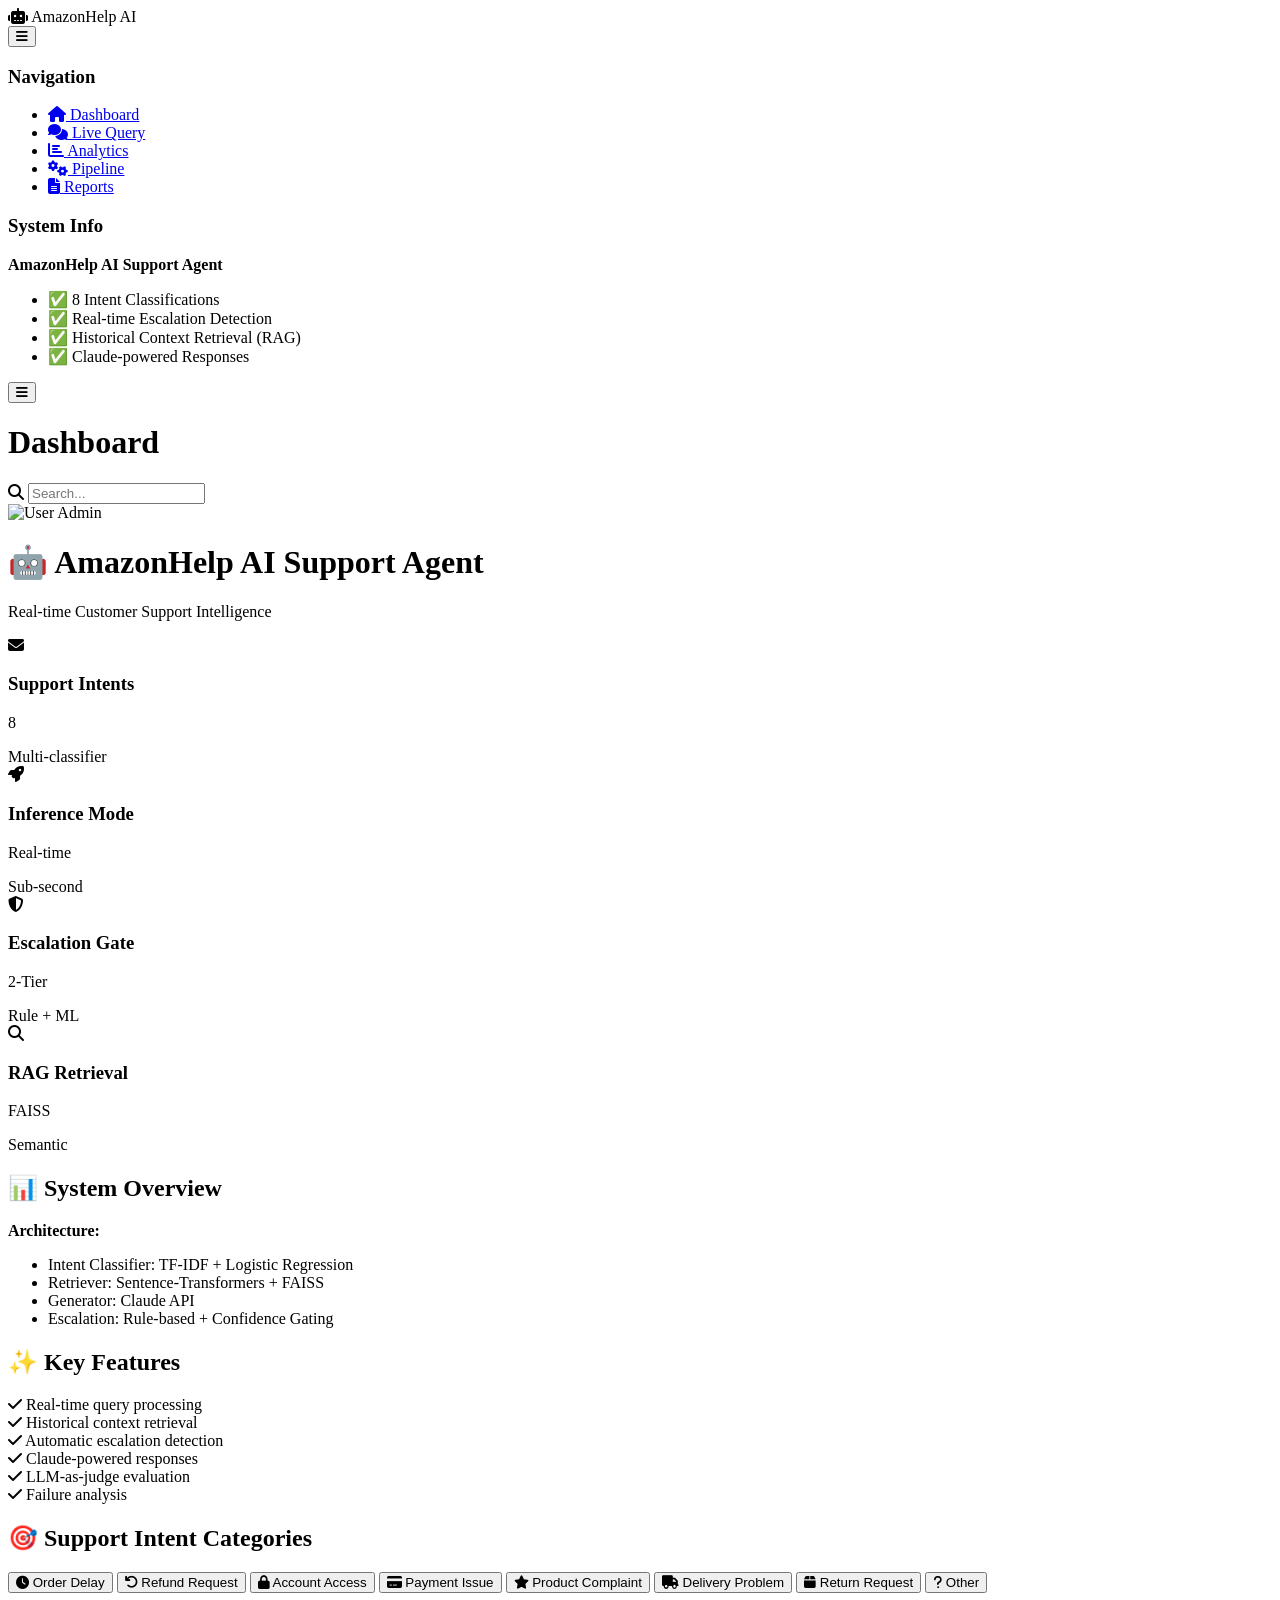
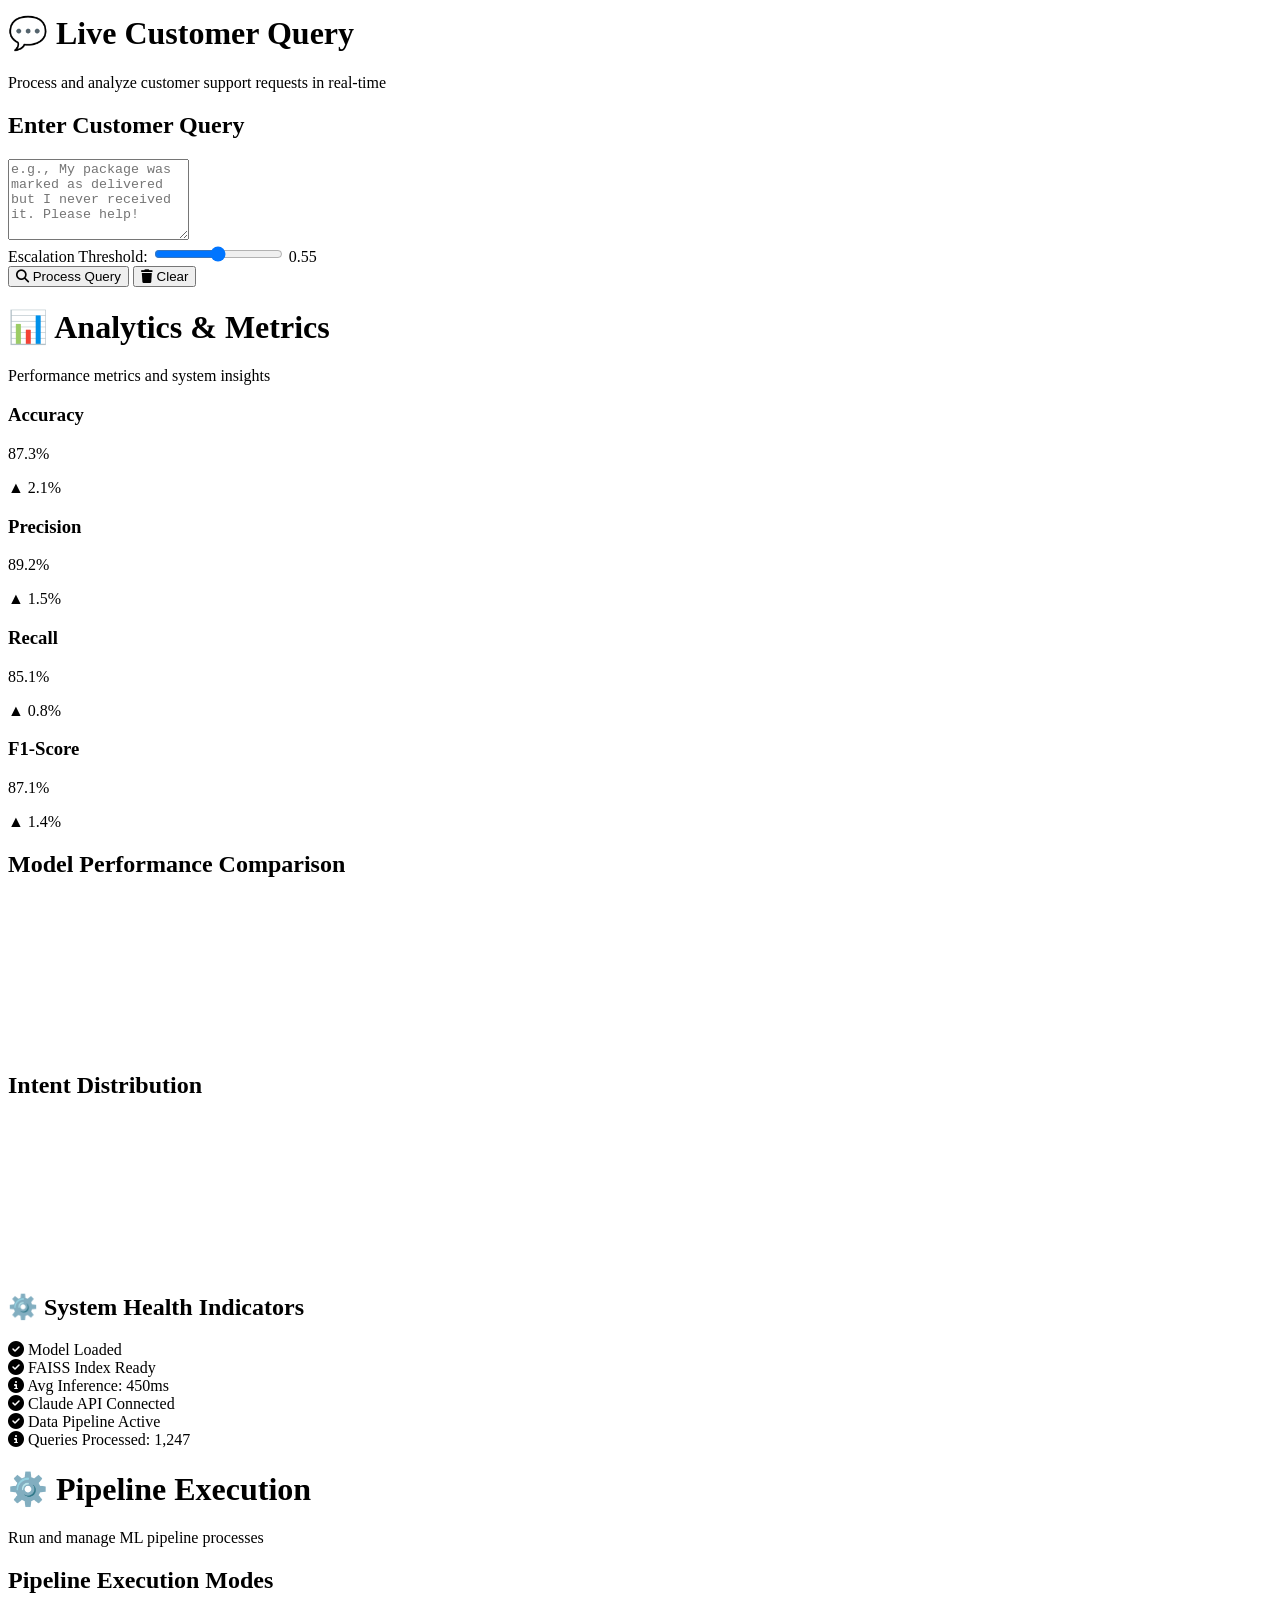
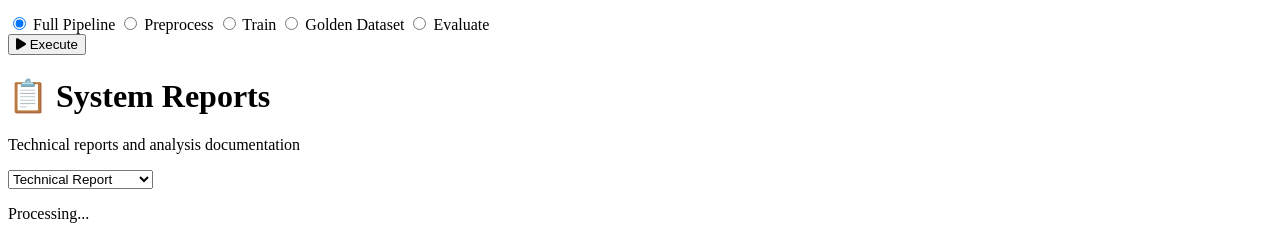
==== index.html @ ed446a25 "Add initial HTML structure for AI Support Agent Initial commit of the AmazonHelp AI Support Agent HT" ====
<!DOCTYPE html>
<html lang="en">
<head>
    <meta charset="UTF-8">
    <meta name="viewport" content="width=device-width, initial-scale=1.0">
    <title>AmazonHelp AI Support Agent</title>
   <link rel="stylesheet" href="html/css/styles.css">
   <link rel="stylesheet" href="html/css/responsive.css">
    <link href="https://cdnjs.cloudflare.com/ajax/libs/font-awesome/6.4.0/css/all.min.css" rel="stylesheet">
    <link href="https://fonts.googleapis.com/css2?family=Inter:wght@300;400;500;600;700&display=swap" rel="stylesheet">
</head>
<body>
    <!-- Sidebar Navigation -->
    <div class="sidebar" id="sidebar">
        <div class="sidebar-header">
            <div class="logo">
                <i class="fas fa-robot"></i>
                <span>AmazonHelp AI</span>
            </div>
            <button class="sidebar-toggle" id="sidebarToggle">
                <i class="fas fa-bars"></i>
            </button>
        </div>

        <nav class="sidebar-nav">
            <div class="nav-section">
                <h3>Navigation</h3>
                <ul>
                    <li><a href="#" data-page="dashboard" class="nav-link active">
                        <i class="fas fa-home"></i>
                        <span>Dashboard</span>
                    </a></li>
                    <li><a href="#" data-page="query" class="nav-link">
                        <i class="fas fa-comments"></i>
                        <span>Live Query</span>
                    </a></li>
                    <li><a href="#" data-page="analytics" class="nav-link">
                        <i class="fas fa-chart-bar"></i>
                        <span>Analytics</span>
                    </a></li>
                    <li><a href="#" data-page="pipeline" class="nav-link">
                        <i class="fas fa-cogs"></i>
                        <span>Pipeline</span>
                    </a></li>
                    <li><a href="#" data-page="reports" class="nav-link">
                        <i class="fas fa-file-alt"></i>
                        <span>Reports</span>
                    </a></li>
                </ul>
            </div>

            <div class="nav-section">
                <h3>System Info</h3>
                <div class="system-info">
                    <p><strong>AmazonHelp AI Support Agent</strong></p>
                    <ul>
                        <li>✅ 8 Intent Classifications</li>
                        <li>✅ Real-time Escalation Detection</li>
                        <li>✅ Historical Context Retrieval (RAG)</li>
                        <li>✅ Claude-powered Responses</li>
                    </ul>
                </div>
            </div>
        </nav>
    </div>

    <!-- Main Content -->
    <div class="main-container">
        <!-- Top Bar -->
        <div class="topbar">
            <div class="topbar-left">
                <button class="menu-btn" id="menuBtn">
                    <i class="fas fa-bars"></i>
                </button>
                <h1 class="page-title">Dashboard</h1>
            </div>
            <div class="topbar-right">
                <div class="search-bar">
                    <i class="fas fa-search"></i>
                    <input type="text" placeholder="Search...">
                </div>
                <div class="user-profile">
                    <img src="https://ui-avatars.com/api/?name=Admin&background=FF9900&color=fff" alt="User">
                    <span>Admin</span>
                </div>
            </div>
        </div>

        <!-- Content Area -->
        <div class="content">
            <!-- Dashboard Page -->
            <div class="page" id="dashboard-page" style="display: block;">
                <div class="page-header">
                    <h1>🤖 AmazonHelp AI Support Agent</h1>
                    <p>Real-time Customer Support Intelligence</p>
                </div>

                <!-- Metrics Grid -->
                <div class="metrics-grid">
                    <div class="metric-card">
                        <div class="metric-icon">
                            <i class="fas fa-envelope"></i>
                        </div>
                        <div class="metric-content">
                            <h3>Support Intents</h3>
                            <p class="metric-value">8</p>
                            <span class="metric-label">Multi-classifier</span>
                        </div>
                    </div>

                    <div class="metric-card">
                        <div class="metric-icon">
                            <i class="fas fa-rocket"></i>
                        </div>
                        <div class="metric-content">
                            <h3>Inference Mode</h3>
                            <p class="metric-value">Real-time</p>
                            <span class="metric-label">Sub-second</span>
                        </div>
                    </div>

                    <div class="metric-card">
                        <div class="metric-icon">
                            <i class="fas fa-shield-alt"></i>
                        </div>
                        <div class="metric-content">
                            <h3>Escalation Gate</h3>
                            <p class="metric-value">2-Tier</p>
                            <span class="metric-label">Rule + ML</span>
                        </div>
                    </div>

                    <div class="metric-card">
                        <div class="metric-icon">
                            <i class="fas fa-search"></i>
                        </div>
                        <div class="metric-content">
                            <h3>RAG Retrieval</h3>
                            <p class="metric-value">FAISS</p>
                            <span class="metric-label">Semantic</span>
                        </div>
                    </div>
                </div>

                <!-- System Overview Section -->
                <div class="section-grid">
                    <div class="card">
                        <h2>📊 System Overview</h2>
                        <div class="info-list">
                            <p><strong>Architecture:</strong></p>
                            <ul>
                                <li>Intent Classifier: TF-IDF + Logistic Regression</li>
                                <li>Retriever: Sentence-Transformers + FAISS</li>
                                <li>Generator: Claude API</li>
                                <li>Escalation: Rule-based + Confidence Gating</li>
                            </ul>
                        </div>
                    </div>

                    <div class="card success-card">
                        <h2>✨ Key Features</h2>
                        <div class="features-list">
                            <div class="feature"><i class="fas fa-check"></i> Real-time query processing</div>
                            <div class="feature"><i class="fas fa-check"></i> Historical context retrieval</div>
                            <div class="feature"><i class="fas fa-check"></i> Automatic escalation detection</div>
                            <div class="feature"><i class="fas fa-check"></i> Claude-powered responses</div>
                            <div class="feature"><i class="fas fa-check"></i> LLM-as-judge evaluation</div>
                            <div class="feature"><i class="fas fa-check"></i> Failure analysis</div>
                        </div>
                    </div>
                </div>

                <!-- Intent Categories -->
                <div class="card">
                    <h2>🎯 Support Intent Categories</h2>
                    <div class="intent-grid">
                        <button class="intent-btn"><i class="fas fa-clock"></i> Order Delay</button>
                        <button class="intent-btn"><i class="fas fa-undo"></i> Refund Request</button>
                        <button class="intent-btn"><i class="fas fa-lock"></i> Account Access</button>
                        <button class="intent-btn"><i class="fas fa-credit-card"></i> Payment Issue</button>
                        <button class="intent-btn"><i class="fas fa-star"></i> Product Complaint</button>
                        <button class="intent-btn"><i class="fas fa-truck"></i> Delivery Problem</button>
                        <button class="intent-btn"><i class="fas fa-box"></i> Return Request</button>
                        <button class="intent-btn"><i class="fas fa-question"></i> Other</button>
                    </div>
                </div>
            </div>

            <!-- Live Query Page -->
            <div class="page" id="query-page">
                <div class="page-header">
                    <h1>💬 Live Customer Query</h1>
                    <p>Process and analyze customer support requests in real-time</p>
                </div>

                <!-- Query Input Section -->
                <div class="card">
                    <h2>Enter Customer Query</h2>
                    <div class="form-group">
                        <textarea id="queryInput" placeholder="e.g., My package was marked as delivered but I never received it. Please help!" rows="5"></textarea>
                    </div>

                    <div class="controls-row">
                        <div class="control-group">
                            <label for="thresholdSlider">Escalation Threshold:</label>
                            <input type="range" id="thresholdSlider" min="0.3" max="0.8" step="0.05" value="0.55">
                            <span id="thresholdValue">0.55</span>
                        </div>
                        <div class="button-group">
                            <button class="btn btn-primary" id="processBtn">
                                <i class="fas fa-search"></i> Process Query
                            </button>
                            <button class="btn btn-secondary" id="clearBtn">
                                <i class="fas fa-trash"></i> Clear
                            </button>
                        </div>
                    </div>
                </div>

                <!-- Results Section -->
                <div id="resultsContainer" style="display: none;">
                    <!-- Analysis Results -->
                    <div class="results-grid">
                        <div class="card result-card">
                            <h3>🎯 Classified Intent</h3>
                            <div class="intent-result">
                                <p class="result-intent" id="resultIntent">-</p>
                                <div class="confidence-container">
                                    <div class="confidence-bar">
                                        <div class="confidence-fill" id="confidenceFill"></div>
                                    </div>
                                    <span class="confidence-text" id="confidenceText">0%</span>
                                </div>
                            </div>
                        </div>

                        <div class="card result-card">
                            <h3>⚠️ Escalation Decision</h3>
                            <div id="escalationResult" class="escalation-box">
                                -
                            </div>
                            <p id="escalationReason" class="escalation-reason">-</p>
                        </div>
                    </div>

                    <!-- Retrieved Examples -->
                    <div class="card">
                        <h2>📚 Retrieved Historical Examples</h2>
                        <div id="examplesContainer" class="examples-list">
                            <!-- Examples will be loaded here -->
                        </div>
                    </div>

                    <!-- Generated Response -->
                    <div class="card">
                        <h2>💬 Generated AmazonHelp Response</h2>
                        <div class="response-box">
                            <p id="generatedResponse">-</p>
                        </div>

                        <div class="action-buttons">
                            <button class="btn btn-success"><i class="fas fa-thumbs-up"></i> Approve</button>
                            <button class="btn btn-warning"><i class="fas fa-edit"></i> Edit</button>
                            <button class="btn btn-danger"><i class="fas fa-user-tie"></i> Escalate</button>
                        </div>
                    </div>
                </div>

                <!-- Query History -->
                <div class="card" id="historyContainer" style="display: none;">
                    <h2>📜 Query History</h2>
                    <div id="queryHistory" class="history-list">
                        <!-- History will be loaded here -->
                    </div>
                </div>
            </div>

            <!-- Analytics Page -->
            <div class="page" id="analytics-page">
                <div class="page-header">
                    <h1>📊 Analytics & Metrics</h1>
                    <p>Performance metrics and system insights</p>
                </div>

                <!-- Performance Metrics -->
                <div class="metrics-grid">
                    <div class="metric-card">
                        <div class="metric-content">
                            <h3>Accuracy</h3>
                            <p class="metric-value">87.3%</p>
                            <span class="metric-change positive">▲ 2.1%</span>
                        </div>
                    </div>
                    <div class="metric-card">
                        <div class="metric-content">
                            <h3>Precision</h3>
                            <p class="metric-value">89.2%</p>
                            <span class="metric-change positive">▲ 1.5%</span>
                        </div>
                    </div>
                    <div class="metric-card">
                        <div class="metric-content">
                            <h3>Recall</h3>
                            <p class="metric-value">85.1%</p>
                            <span class="metric-change positive">▲ 0.8%</span>
                        </div>
                    </div>
                    <div class="metric-card">
                        <div class="metric-content">
                            <h3>F1-Score</h3>
                            <p class="metric-value">87.1%</p>
                            <span class="metric-change positive">▲ 1.4%</span>
                        </div>
                    </div>
                </div>

                <!-- Charts -->
                <div class="section-grid">
                    <div class="card">
                        <h2>Model Performance Comparison</h2>
                        <canvas id="performanceChart"></canvas>
                    </div>

                    <div class="card">
                        <h2>Intent Distribution</h2>
                        <canvas id="intentChart"></canvas>
                    </div>
                </div>

                <!-- System Health -->
                <div class="card">
                    <h2>⚙️ System Health Indicators</h2>
                    <div class="health-grid">
                        <div class="health-item success">
                            <i class="fas fa-check-circle"></i>
                            <span>Model Loaded</span>
                        </div>
                        <div class="health-item success">
                            <i class="fas fa-check-circle"></i>
                            <span>FAISS Index Ready</span>
                        </div>
                        <div class="health-item info">
                            <i class="fas fa-info-circle"></i>
                            <span>Avg Inference: 450ms</span>
                        </div>
                        <div class="health-item success">
                            <i class="fas fa-check-circle"></i>
                            <span>Claude API Connected</span>
                        </div>
                        <div class="health-item success">
                            <i class="fas fa-check-circle"></i>
                            <span>Data Pipeline Active</span>
                        </div>
                        <div class="health-item info">
                            <i class="fas fa-info-circle"></i>
                            <span>Queries Processed: 1,247</span>
                        </div>
                    </div>
                </div>
            </div>

            <!-- Pipeline Page -->
            <div class="page" id="pipeline-page">
                <div class="page-header">
                    <h1>⚙️ Pipeline Execution</h1>
                    <p>Run and manage ML pipeline processes</p>
                </div>

                <div class="card">
                    <h2>Pipeline Execution Modes</h2>
                    
                    <div class="mode-selector">
                        <label class="mode-option">
                            <input type="radio" name="pipeline-mode" value="full" checked>
                            <span>Full Pipeline</span>
                        </label>
                        <label class="mode-option">
                            <input type="radio" name="pipeline-mode" value="preprocess">
                            <span>Preprocess</span>
                        </label>
                        <label class="mode-option">
                            <input type="radio" name="pipeline-mode" value="train">
                            <span>Train</span>
                        </label>
                        <label class="mode-option">
                            <input type="radio" name="pipeline-mode" value="golden">
                            <span>Golden Dataset</span>
                        </label>
                        <label class="mode-option">
                            <input type="radio" name="pipeline-mode" value="evaluate">
                            <span>Evaluate</span>
                        </label>
                    </div>

                    <button class="btn btn-primary btn-large" id="executeBtn">
                        <i class="fas fa-play"></i> Execute
                    </button>
                </div>

                <!-- Progress Section -->
                <div class="card" id="progressContainer" style="display: none;">
                    <h2>Execution Progress</h2>
                    
                    <div id="progressSteps" class="progress-steps">
                        <!-- Steps will be added here -->
                    </div>

                    <div class="progress-bar-container">
                        <div class="progress-bar">
                            <div class="progress-fill" id="progressFill"></div>
                        </div>
                        <span id="progressPercent">0%</span>
                    </div>
                </div>

                <!-- Results -->
                <div class="card" id="pipelineResults" style="display: none;">
                    <h2>✅ Execution Completed</h2>
                    <div id="resultsContent"></div>
                </div>
            </div>

            <!-- Reports Page -->
            <div class="page" id="reports-page">
                <div class="page-header">
                    <h1>📋 System Reports</h1>
                    <p>Technical reports and analysis documentation</p>
                </div>

                <div class="card">
                    <div class="report-selector">
                        <select id="reportSelect">
                            <option value="technical">Technical Report</option>
                            <option value="decision">Decision Log</option>
                            <option value="failure">Failure Analysis</option>
                            <option value="evaluation">Evaluation Summary</option>
                        </select>
                    </div>
                </div>

                <div class="card">
                    <div id="reportContent" class="report-content">
                        <!-- Report content will be loaded here -->
                    </div>
                </div>
            </div>
        </div>
    </div>

    <!-- Loading Spinner -->
    <div class="loader" id="loader">
        <div class="spinner"></div>
        <p>Processing...</p>
    </div>

    <!-- Toast Notifications -->
    <div id="toast" class="toast"></div>

    <script src="https://cdnjs.cloudflare.com/ajax/libs/Chart.js/3.9.1/chart.min.js"></script>
 <script src="html/js/java.js"></script>
</body>
</html>
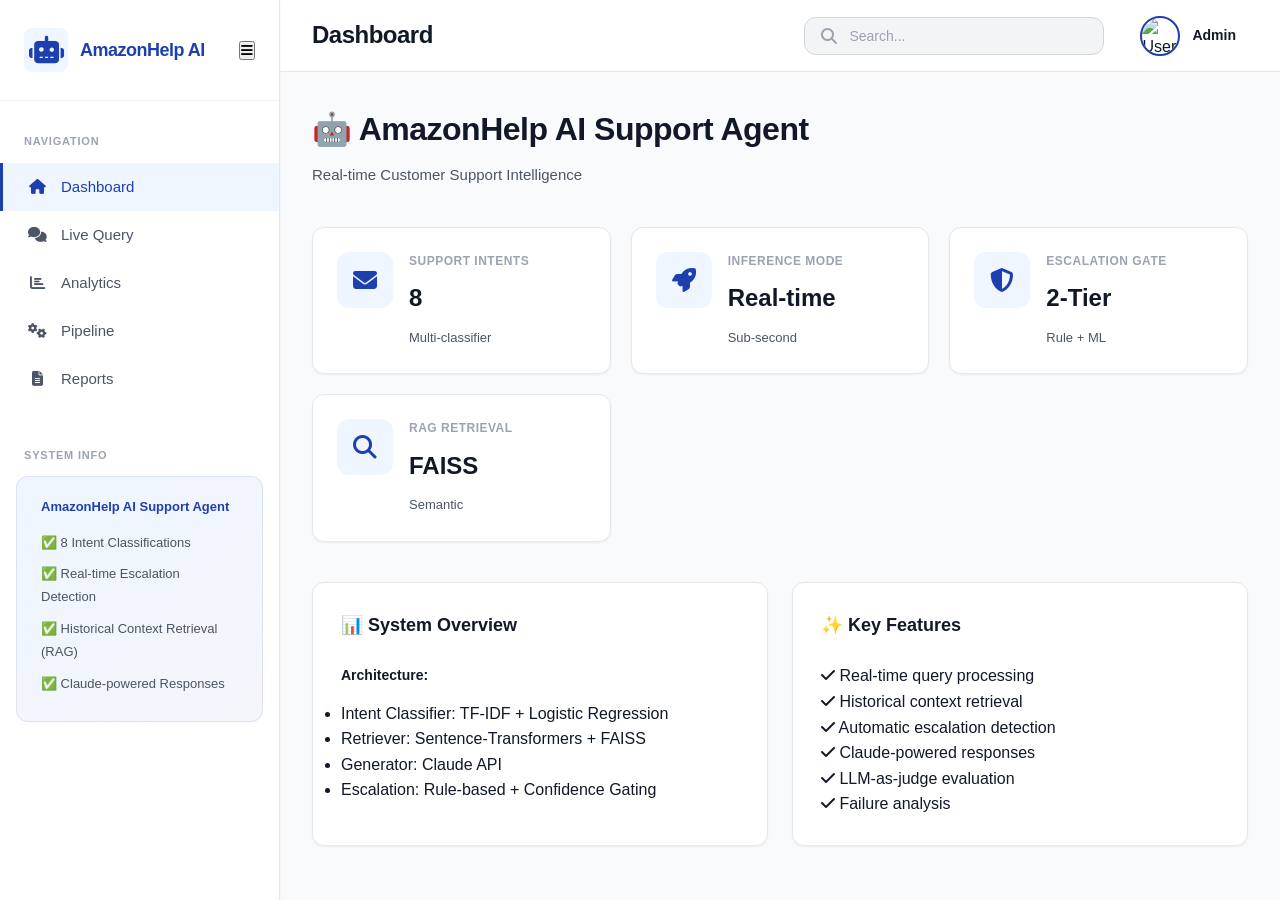
==== commit db48a05d: "Update stylesheet and script paths in index.html" ====
--- a/index.html
+++ b/index.html
@@ -4,8 +4,8 @@
     <meta charset="UTF-8">
     <meta name="viewport" content="width=device-width, initial-scale=1.0">
     <title>AmazonHelp AI Support Agent</title>
-   <link rel="stylesheet" href="html/css/styles.css">
-   <link rel="stylesheet" href="html/css/responsive.css">
+   <link rel="stylesheet" href="frontend/html/css/styles.css">
+<link rel="stylesheet" href="frontend/html/css/responsive.css">
     <link href="https://cdnjs.cloudflare.com/ajax/libs/font-awesome/6.4.0/css/all.min.css" rel="stylesheet">
     <link href="https://fonts.googleapis.com/css2?family=Inter:wght@300;400;500;600;700&display=swap" rel="stylesheet">
 </head>
@@ -457,6 +457,6 @@
     <div id="toast" class="toast"></div>
 
     <script src="https://cdnjs.cloudflare.com/ajax/libs/Chart.js/3.9.1/chart.min.js"></script>
- <script src="html/js/java.js"></script>
+<script src="frontend/html/js/java.js"></script>
 </body>
 </html>
--- a/frontend/html/css/styles.css
+++ b/frontend/html/css/styles.css
@@ -0,0 +1,1334 @@
+﻿/* ============================
+   PROFESSIONAL DESIGN SYSTEM
+   ============================ */
+
+:root {
+    /* Primary Colors - Professional Blue & Teal */
+    --primary: #1E40AF;
+    --primary-dark: #1E3A8A;
+    --primary-light: #EFF6FF;
+    
+    /* Secondary - Professional Teal */
+    --accent: #0891B2;
+    --accent-light: #ECFDF5;
+    
+    /* Semantic Colors - Professional Palette */
+    --success: #059669;
+    --warning: #D97706;
+    --danger: #DC2626;
+    --info: #0284C7;
+    
+    /* Neutral Palette */
+    --dark: #1F2937;
+    --light: #F9FAFB;
+    --gray-50: #F9FAFB;
+    --gray-100: #F3F4F6;
+    --gray-200: #E5E7EB;
+    --gray-300: #D1D5DB;
+    --gray-400: #9CA3AF;
+    --gray-500: #6B7280;
+    --gray-600: #4B5563;
+    --gray-700: #374151;
+    --gray-800: #1F2937;
+    --gray-900: #111827;
+    
+    /* Backgrounds */
+    --bg-primary: #FFFFFF;
+    --bg-secondary: #F9FAFB;
+    --bg-tertiary: #F3F4F6;
+    
+    /* Text */
+    --text-primary: #111827;
+    --text-secondary: #4B5563;
+    --text-tertiary: #9CA3AF;
+    
+    /* Shadows */
+    --shadow-sm: 0 1px 2px 0 rgba(0, 0, 0, 0.05);
+    --shadow-md: 0 4px 6px -1px rgba(0, 0, 0, 0.1);
+    --shadow-lg: 0 10px 15px -3px rgba(0, 0, 0, 0.1);
+    --shadow-xl: 0 20px 25px -5px rgba(0, 0, 0, 0.1);
+    
+    /* Border Radius */
+    --radius-sm: 4px;
+    --radius-md: 8px;
+    --radius-lg: 12px;
+    --radius-xl: 16px;
+    
+    /* Transitions */
+    --transition: all 0.3s cubic-bezier(0.4, 0, 0.2, 1);
+}
+
+* {
+    margin: 0;
+    padding: 0;
+    box-sizing: border-box;
+}
+
+html, body {
+    height: 100%;
+    font-family: -apple-system, BlinkMacSystemFont, 'Segoe UI', 'Roboto', sans-serif;
+    background: var(--bg-secondary);
+    color: var(--text-primary);
+    line-height: 1.6;
+}
+
+body {
+    overflow: hidden;
+}
+
+/* SIDEBAR */
+.sidebar {
+    position: fixed;
+    left: 0;
+    top: 0;
+    width: 280px;
+    height: 100vh;
+    background: var(--bg-primary);
+    border-right: 1px solid var(--gray-200);
+    overflow-y: auto;
+    z-index: 1000;
+    transition: var(--transition);
+    box-shadow: var(--shadow-sm);
+}
+
+.sidebar-header {
+    padding: 28px 24px;
+    border-bottom: 1px solid var(--gray-100);
+    display: flex;
+    justify-content: space-between;
+    align-items: center;
+    gap: 12px;
+}
+
+.logo {
+    display: flex;
+    align-items: center;
+    gap: 12px;
+    font-size: 18px;
+    font-weight: 700;
+    color: var(--primary);
+    letter-spacing: -0.5px;
+}
+
+.logo i {
+    font-size: 28px;
+    background: var(--primary-light);
+    width: 44px;
+    height: 44px;
+    display: flex;
+    align-items: center;
+    justify-content: center;
+    border-radius: var(--radius-md);
+}
+
+.sidebar-nav {
+    padding: 20px 0;
+}
+
+.nav-section {
+    margin-bottom: 32px;
+}
+
+.nav-section h3 {
+    font-size: 11px;
+    font-weight: 700;
+    text-transform: uppercase;
+    color: var(--text-tertiary);
+    padding: 12px 24px;
+    letter-spacing: 0.8px;
+}
+
+.nav-section ul {
+    list-style: none;
+}
+
+.nav-link {
+    display: flex;
+    align-items: center;
+    gap: 14px;
+    padding: 12px 24px;
+    color: var(--text-secondary);
+    text-decoration: none;
+    transition: var(--transition);
+    border-left: 3px solid transparent;
+    font-weight: 500;
+    font-size: 15px;
+}
+
+.nav-link:hover {
+    background: var(--primary-light);
+    color: var(--primary);
+    border-left-color: var(--primary);
+}
+
+.nav-link.active {
+    background: var(--primary-light);
+    color: var(--primary);
+    border-left-color: var(--primary);
+}
+
+.nav-link i {
+    width: 20px;
+    text-align: center;
+}
+
+.system-info {
+    background: linear-gradient(135deg, var(--primary-light) 0%, rgba(30, 64, 175, 0.05) 100%);
+    padding: 18px 24px;
+    border-radius: var(--radius-lg);
+    margin: 0 16px;
+    font-size: 13px;
+    line-height: 1.8;
+    border: 1px solid rgba(30, 64, 175, 0.1);
+}
+
+.system-info p {
+    font-weight: 700;
+    margin-bottom: 12px;
+    color: var(--primary);
+}
+
+.system-info ul {
+    list-style: none;
+}
+
+.system-info li {
+    margin-bottom: 8px;
+    color: var(--text-secondary);
+}
+
+/* MAIN CONTAINER */
+.main-container {
+    margin-left: 280px;
+    display: flex;
+    flex-direction: column;
+    height: 100vh;
+    background: var(--bg-secondary);
+}
+
+/* TOPBAR */
+.topbar {
+    background: var(--bg-primary);
+    border-bottom: 1px solid var(--gray-200);
+    padding: 16px 32px;
+    display: flex;
+    justify-content: space-between;
+    align-items: center;
+    height: 72px;
+    box-shadow: var(--shadow-sm);
+    flex-shrink: 0;
+}
+
+.topbar-left {
+    display: flex;
+    align-items: center;
+    gap: 24px;
+}
+
+.menu-btn {
+    display: none;
+    background: none;
+    border: none;
+    cursor: pointer;
+    font-size: 22px;
+    color: var(--text-primary);
+    padding: 8px;
+    border-radius: var(--radius-md);
+    transition: var(--transition);
+}
+
+.menu-btn:hover {
+    background: var(--bg-tertiary);
+}
+
+.page-title {
+    font-size: 24px;
+    font-weight: 700;
+    color: var(--text-primary);
+    letter-spacing: -0.5px;
+}
+
+.topbar-right {
+    display: flex;
+    align-items: center;
+    gap: 24px;
+}
+
+.search-bar {
+    display: flex;
+    align-items: center;
+    gap: 12px;
+    background: var(--bg-tertiary);
+    padding: 10px 16px;
+    border-radius: var(--radius-lg);
+    border: 1px solid var(--gray-300);
+    width: 300px;
+    transition: var(--transition);
+}
+
+.search-bar:focus-within {
+    border-color: var(--primary);
+    box-shadow: 0 0 0 3px var(--primary-light);
+}
+
+.search-bar input {
+    background: none;
+    border: none;
+    outline: none;
+    width: 100%;
+    color: var(--text-primary);
+    font-size: 14px;
+}
+
+.search-bar input::placeholder {
+    color: var(--text-tertiary);
+}
+
+.search-bar i {
+    color: var(--text-tertiary);
+}
+
+.user-profile {
+    display: flex;
+    align-items: center;
+    gap: 12px;
+    cursor: pointer;
+    padding: 8px 12px;
+    border-radius: var(--radius-lg);
+    transition: var(--transition);
+}
+
+.user-profile:hover {
+    background: var(--bg-tertiary);
+}
+
+.user-profile img {
+    width: 40px;
+    height: 40px;
+    border-radius: 50%;
+    border: 2px solid var(--primary);
+}
+
+.user-profile span {
+    font-weight: 600;
+    color: var(--text-primary);
+    font-size: 14px;
+}
+
+/* CONTENT AREA */
+.content {
+    flex: 1;
+    overflow-y: auto;
+    padding: 32px;
+    background: var(--bg-secondary);
+}
+
+.content::-webkit-scrollbar {
+    width: 8px;
+}
+
+.content::-webkit-scrollbar-track {
+    background: var(--bg-tertiary);
+}
+
+.content::-webkit-scrollbar-thumb {
+    background: var(--gray-300);
+    border-radius: 4px;
+}
+
+.content::-webkit-scrollbar-thumb:hover {
+    background: var(--gray-400);
+}
+
+.page {
+    display: none;
+    animation: fadeIn 0.3s ease-in-out;
+}
+
+.page.active {
+    display: block;
+}
+
+@keyframes fadeIn {
+    from {
+        opacity: 0;
+        transform: translateY(8px);
+    }
+    to {
+        opacity: 1;
+        transform: translateY(0);
+    }
+}
+
+.page-header {
+    margin-bottom: 40px;
+}
+
+.page-header h1 {
+    font-size: 32px;
+    font-weight: 700;
+    color: var(--text-primary);
+    margin-bottom: 8px;
+    letter-spacing: -0.5px;
+}
+
+.page-header p {
+    font-size: 15px;
+    color: var(--text-secondary);
+}
+
+/* METRICS GRID */
+.metrics-grid {
+    display: grid;
+    grid-template-columns: repeat(auto-fit, minmax(240px, 1fr));
+    gap: 20px;
+    margin-bottom: 40px;
+}
+
+.metric-card {
+    background: var(--bg-primary);
+    border-radius: var(--radius-lg);
+    padding: 24px;
+    box-shadow: var(--shadow-sm);
+    border: 1px solid var(--gray-200);
+    display: flex;
+    gap: 16px;
+    align-items: flex-start;
+    transition: var(--transition);
+}
+
+.metric-card:hover {
+    box-shadow: var(--shadow-md);
+    transform: translateY(-4px);
+    border-color: var(--primary);
+}
+
+.metric-icon {
+    width: 56px;
+    height: 56px;
+    background: var(--primary-light);
+    border-radius: var(--radius-lg);
+    display: flex;
+    align-items: center;
+    justify-content: center;
+    font-size: 24px;
+    color: var(--primary);
+    flex-shrink: 0;
+}
+
+.metric-content {
+    flex: 1;
+}
+
+.metric-content h3 {
+    font-size: 12px;
+    font-weight: 700;
+    color: var(--text-tertiary);
+    text-transform: uppercase;
+    margin-bottom: 8px;
+    letter-spacing: 0.5px;
+}
+
+.metric-value {
+    font-size: 24px;
+    font-weight: 700;
+    color: var(--text-primary);
+    margin-bottom: 6px;
+}
+
+.metric-label {
+    font-size: 13px;
+    color: var(--text-secondary);
+}
+
+/* CARDS */
+.card {
+    background: var(--bg-primary);
+    border-radius: var(--radius-lg);
+    padding: 28px;
+    box-shadow: var(--shadow-sm);
+    margin-bottom: 24px;
+    border: 1px solid var(--gray-200);
+    transition: var(--transition);
+}
+
+.card:hover {
+    box-shadow: var(--shadow-md);
+}
+
+.card h2 {
+    font-size: 18px;
+    font-weight: 700;
+    margin-bottom: 24px;
+    color: var(--text-primary);
+    display: flex;
+    align-items: center;
+    gap: 10px;
+}
+
+.card h3 {
+    font-size: 15px;
+    font-weight: 700;
+    margin-bottom: 12px;
+    color: var(--text-primary);
+}
+
+.info-list {
+    display: flex;
+    flex-direction: column;
+    gap: 12px;
+}
+
+.info-list p {
+    font-size: 14px;
+    color: var(--text-secondary);
+    line-height: 1.8;
+}
+
+.info-list strong {
+    color: var(--text-primary);
+}
+
+/* SECTION GRID */
+.section-grid {
+    display: grid;
+    grid-template-columns: repeat(auto-fit, minmax(350px, 1fr));
+    gap: 24px;
+    margin-bottom: 40px;
+}
+
+/* FORMS & INPUTS */
+.form-group {
+    margin-bottom: 24px;
+}
+
+.form-group label {
+    display: block;
+    margin-bottom: 10px;
+    font-weight: 600;
+    color: var(--text-primary);
+    font-size: 14px;
+}
+
+textarea {
+    width: 100%;
+    padding: 12px 14px;
+    border: 1px solid var(--gray-300);
+    border-radius: var(--radius-lg);
+    font-family: inherit;
+    font-size: 14px;
+    resize: vertical;
+    transition: var(--transition);
+    background: var(--bg-primary);
+    color: var(--text-primary);
+    min-height: 100px;
+}
+
+textarea:focus {
+    outline: none;
+    border-color: var(--primary);
+    box-shadow: 0 0 0 3px var(--primary-light);
+}
+
+textarea::placeholder {
+    color: var(--text-tertiary);
+}
+
+input[type="range"] {
+    width: 100%;
+    height: 6px;
+    border-radius: 3px;
+    background: var(--gray-300);
+    outline: none;
+    -webkit-appearance: none;
+    appearance: none;
+}
+
+input[type="range"]::-webkit-slider-thumb {
+    -webkit-appearance: none;
+    appearance: none;
+    width: 20px;
+    height: 20px;
+    border-radius: 50%;
+    background: var(--primary);
+    cursor: pointer;
+    transition: var(--transition);
+    box-shadow: var(--shadow-md);
+}
+
+input[type="range"]::-webkit-slider-thumb:hover {
+    transform: scale(1.15);
+    box-shadow: 0 0 0 6px rgba(30, 64, 175, 0.2);
+}
+
+/* BUTTONS */
+.btn {
+    display: inline-flex;
+    align-items: center;
+    justify-content: center;
+    gap: 8px;
+    padding: 10px 20px;
+    border: none;
+    border-radius: var(--radius-lg);
+    font-size: 14px;
+    font-weight: 600;
+    cursor: pointer;
+    transition: var(--transition);
+    text-decoration: none;
+    white-space: nowrap;
+}
+
+.btn-primary {
+    background: var(--primary);
+    color: white;
+    box-shadow: var(--shadow-sm);
+}
+
+.btn-primary:hover {
+    background: var(--primary-dark);
+    box-shadow: var(--shadow-md);
+    transform: translateY(-2px);
+}
+
+.btn-primary:active {
+    transform: translateY(0);
+}
+
+.btn-secondary {
+    background: var(--bg-tertiary);
+    color: var(--text-primary);
+    border: 1px solid var(--gray-300);
+}
+
+.btn-secondary:hover {
+    background: var(--gray-200);
+    border-color: var(--gray-400);
+}
+
+.btn-large {
+    padding: 14px 28px;
+    font-size: 15px;
+}
+
+/* CONTROLS */
+.controls-row {
+    display: flex;
+    gap: 16px;
+    justify-content: space-between;
+    align-items: flex-end;
+    flex-wrap: wrap;
+    margin-top: 24px;
+}
+
+.control-group {
+    flex: 1;
+    min-width: 200px;
+}
+
+/* INTENT BUTTONS */
+.intent-grid {
+    display: grid;
+    grid-template-columns: repeat(auto-fill, minmax(140px, 1fr));
+    gap: 12px;
+    margin: 20px 0;
+}
+
+.intent-btn {
+    background: var(--bg-primary);
+    border: 2px solid var(--gray-300);
+    padding: 14px;
+    border-radius: var(--radius-lg);
+    cursor: pointer;
+    font-weight: 600;
+    font-size: 13px;
+    transition: var(--transition);
+    display: flex;
+    align-items: center;
+    justify-content: center;
+    gap: 8px;
+    color: var(--text-secondary);
+}
+
+.intent-btn:hover {
+    border-color: var(--primary);
+    color: var(--primary);
+    background: var(--primary-light);
+}
+
+/* RESULTS */
+.result-box {
+    background: var(--bg-primary);
+    border-radius: var(--radius-lg);
+    padding: 20px;
+    border: 1px solid var(--gray-200);
+    margin: 16px 0;
+}
+
+.escalation-box {
+    padding: 16px 20px;
+    border-radius: var(--radius-lg);
+    font-weight: 600;
+    text-align: center;
+    border: 1px solid;
+    margin: 12px 0;
+}
+
+.escalation-auto {
+    background: rgba(40, 167, 69, 0.1);
+    border-color: var(--success);
+    color: var(--success);
+}
+
+.escalation-escalate {
+    background: rgba(220, 53, 69, 0.1);
+    border-color: var(--danger);
+    color: var(--danger);
+}
+
+/* LOADER & SPINNER */
+.loader {
+    position: fixed;
+    top: 50%;
+    left: 50%;
+    transform: translate(-50%, -50%);
+    display: none;
+    flex-direction: column;
+    align-items: center;
+    gap: 16px;
+    z-index: 3000;
+    opacity: 0;
+    transition: opacity 0.3s ease;
+}
+
+.loader.active {
+    display: flex;
+    opacity: 1;
+}
+
+.loader::before {
+    content: '';
+    position: fixed;
+    top: 0;
+    left: 0;
+    right: 0;
+    bottom: 0;
+    background: rgba(0, 0, 0, 0.3);
+    z-index: -1;
+}
+
+.spinner {
+    width: 50px;
+    height: 50px;
+    border: 4px solid var(--primary-light);
+    border-top-color: var(--primary);
+    border-radius: 50%;
+    animation: spin 0.8s linear infinite;
+}
+
+@keyframes spin {
+    to {
+        transform: rotate(360deg);
+    }
+}
+
+.loader p {
+    color: var(--text-primary);
+    font-weight: 600;
+    font-size: 16px;
+}
+
+/* TOAST NOTIFICATIONS */
+.toast {
+    position: fixed;
+    bottom: 20px;
+    right: 20px;
+    background: var(--bg-primary);
+    padding: 16px 20px;
+    border-radius: var(--radius-lg);
+    box-shadow: var(--shadow-lg);
+    display: none;
+    align-items: center;
+    gap: 12px;
+    animation: slideIn 0.3s ease-out;
+    z-index: 2000;
+    max-width: 400px;
+    border-left: 4px solid var(--primary);
+    font-weight: 600;
+    color: var(--text-primary);
+}
+
+.toast.success {
+    border-left-color: var(--success);
+}
+
+.toast.warning {
+    border-left-color: var(--warning);
+}
+
+.toast.error {
+    border-left-color: var(--danger);
+}
+
+@keyframes slideIn {
+    from {
+        transform: translateX(400px);
+        opacity: 0;
+    }
+    to {
+        transform: translateX(0);
+        opacity: 1;
+    }
+}
+
+/* REPORTS STYLING */
+.report-content {
+    padding: 0;
+}
+
+.report-section {
+    padding: 20px 0;
+}
+
+.report-section h3 {
+    font-size: 18px;
+    font-weight: 700;
+    color: var(--primary);
+    margin-bottom: 16px;
+    border-bottom: 2px solid var(--primary-light);
+    padding-bottom: 12px;
+}
+
+.report-section h4 {
+    font-size: 14px;
+    font-weight: 700;
+    color: var(--text-primary);
+    margin-top: 20px;
+    margin-bottom: 12px;
+}
+
+.report-section p {
+    color: var(--text-secondary);
+    margin-bottom: 12px;
+    line-height: 1.8;
+}
+
+.report-section ul {
+    list-style: none;
+    padding-left: 0;
+    margin: 12px 0;
+}
+
+.report-section ul li {
+    color: var(--text-secondary);
+    margin-bottom: 8px;
+    padding-left: 24px;
+    position: relative;
+}
+
+.report-section ul li::before {
+    content: '▸';
+    position: absolute;
+    left: 0;
+    color: var(--primary);
+    font-weight: 700;
+}
+
+.report-section ol {
+    padding-left: 24px;
+    margin: 12px 0;
+}
+
+.report-section ol li {
+    color: var(--text-secondary);
+    margin-bottom: 8px;
+    line-height: 1.6;
+}
+
+.metrics-table {
+    width: 100%;
+    border-collapse: collapse;
+    margin: 16px 0;
+    background: var(--bg-primary);
+    border-radius: var(--radius-lg);
+    overflow: hidden;
+    border: 1px solid var(--gray-200);
+}
+
+.metrics-table th {
+    background: var(--primary-light);
+    padding: 12px 16px;
+    text-align: left;
+    font-weight: 700;
+    color: var(--primary);
+    border-bottom: 2px solid var(--primary);
+}
+
+.metrics-table td {
+    padding: 12px 16px;
+    border-bottom: 1px solid var(--gray-200);
+    color: var(--text-secondary);
+}
+
+.metrics-table tr:last-child td {
+    border-bottom: none;
+}
+
+.metrics-table tr:hover {
+    background: var(--bg-tertiary);
+}
+
+.decision-item {
+    background: var(--bg-tertiary);
+    padding: 16px;
+    border-radius: var(--radius-lg);
+    margin: 16px 0;
+    border-left: 4px solid var(--primary);
+}
+
+.decision-item h4 {
+    margin-top: 0;
+}
+
+.failure-item {
+    background: var(--bg-tertiary);
+    padding: 16px;
+    border-radius: var(--radius-lg);
+    margin: 16px 0;
+    border-left: 4px solid;
+}
+
+.failure-item.warning {
+    border-left-color: var(--warning);
+    background: rgba(255, 193, 7, 0.08);
+}
+
+.failure-item.success {
+    border-left-color: var(--success);
+    background: rgba(40, 167, 69, 0.08);
+}
+
+.failure-item h4 {
+    margin-top: 0;
+    color: var(--text-primary);
+}
+
+.failure-item p {
+    margin-bottom: 8px;
+}
+
+/* QUERY RESULTS */
+.results-grid {
+    display: grid;
+    grid-template-columns: repeat(auto-fit, minmax(300px, 1fr));
+    gap: 20px;
+    margin-bottom: 24px;
+}
+
+.result-card {
+    background: var(--bg-primary);
+    border-radius: var(--radius-lg);
+    padding: 24px;
+    border: 1px solid var(--gray-200);
+    box-shadow: var(--shadow-sm);
+}
+
+.result-card h3 {
+    font-size: 16px;
+    font-weight: 700;
+    margin-bottom: 16px;
+    color: var(--text-primary);
+}
+
+.intent-result {
+    display: flex;
+    flex-direction: column;
+    gap: 12px;
+}
+
+.result-intent {
+    font-size: 22px;
+    font-weight: 700;
+    color: var(--primary);
+}
+
+.confidence-container {
+    display: flex;
+    align-items: center;
+    gap: 12px;
+}
+
+.confidence-bar {
+    flex: 1;
+    height: 8px;
+    background: var(--gray-200);
+    border-radius: 4px;
+    overflow: hidden;
+}
+
+.confidence-fill {
+    height: 100%;
+    background: linear-gradient(90deg, #1E40AF, #0891B2);
+    width: 0%;
+    transition: width 0.3s ease;
+}
+
+.confidence-text {
+    font-weight: 700;
+    color: var(--primary);
+    min-width: 50px;
+}
+
+.escalation-reason {
+    color: var(--text-secondary);
+    font-size: 14px;
+    line-height: 1.6;
+}
+
+.examples-list {
+    display: flex;
+    flex-direction: column;
+    gap: 12px;
+}
+
+.example-item {
+    background: var(--bg-tertiary);
+    border-radius: var(--radius-lg);
+    padding: 16px;
+    border: 1px solid var(--gray-200);
+}
+
+.example-header {
+    display: flex;
+    justify-content: space-between;
+    align-items: center;
+    margin-bottom: 12px;
+    font-weight: 600;
+    color: var(--text-primary);
+}
+
+.example-similarity {
+    background: var(--primary-light);
+    color: var(--primary);
+    padding: 4px 12px;
+    border-radius: 12px;
+    font-size: 12px;
+    font-weight: 700;
+}
+
+.example-content {
+    display: flex;
+    flex-direction: column;
+    gap: 12px;
+}
+
+.example-message {
+    background: var(--bg-primary);
+    padding: 12px;
+    border-radius: var(--radius-md);
+    font-size: 13px;
+    color: var(--text-secondary);
+    line-height: 1.6;
+}
+
+.example-message strong {
+    color: var(--primary);
+}
+
+.response-box {
+    background: var(--bg-tertiary);
+    padding: 16px;
+    border-radius: var(--radius-lg);
+    border-left: 4px solid var(--primary);
+    line-height: 1.8;
+}
+
+.response-box p {
+    color: var(--text-secondary);
+}
+
+.action-buttons {
+    display: flex;
+    gap: 12px;
+    margin-top: 16px;
+    flex-wrap: wrap;
+}
+
+.btn-success {
+    background: var(--success);
+    color: white;
+    border: none;
+}
+
+.btn-success:hover {
+    background: #219653;
+    box-shadow: var(--shadow-md);
+}
+
+.btn-warning {
+    background: var(--warning);
+    color: white;
+    border: none;
+}
+
+.btn-warning:hover {
+    background: #E0A800;
+    box-shadow: var(--shadow-md);
+}
+
+.btn-danger {
+    background: var(--danger);
+    color: white;
+    border: none;
+}
+
+.btn-danger:hover {
+    background: #C72C48;
+    box-shadow: var(--shadow-md);
+}
+
+.history-list {
+    display: flex;
+    flex-direction: column;
+    gap: 12px;
+}
+
+.history-item {
+    background: var(--bg-tertiary);
+    padding: 16px;
+    border-radius: var(--radius-lg);
+    border-left: 4px solid var(--primary);
+    transition: var(--transition);
+}
+
+.history-item:hover {
+    box-shadow: var(--shadow-md);
+    transform: translateX(4px);
+}
+
+.history-item-query {
+    font-weight: 600;
+    color: var(--text-primary);
+    margin-bottom: 8px;
+}
+
+.history-item-details {
+    display: flex;
+    flex-wrap: wrap;
+    gap: 16px;
+    font-size: 13px;
+}
+
+.history-item-details span {
+    color: var(--text-secondary);
+}
+
+/* PIPELINE STYLING */
+.mode-selector {
+    display: grid;
+    grid-template-columns: repeat(auto-fit, minmax(140px, 1fr));
+    gap: 12px;
+    margin: 24px 0;
+}
+
+.mode-option {
+    position: relative;
+    display: flex;
+    align-items: center;
+    gap: 8px;
+    padding: 12px;
+    border: 2px solid var(--gray-300);
+    border-radius: var(--radius-lg);
+    cursor: pointer;
+    transition: var(--transition);
+}
+
+.mode-option:hover {
+    border-color: var(--primary);
+    background: var(--primary-light);
+}
+
+.mode-option input[type="radio"] {
+    cursor: pointer;
+}
+
+.mode-option input[type="radio"]:checked + span {
+    color: var(--primary);
+    font-weight: 700;
+}
+
+.mode-option input[type="radio"]:checked {
+    accent-color: var(--primary);
+}
+
+.progress-container {
+    display: none;
+    margin: 24px 0;
+}
+
+.progress-bar-wrapper {
+    margin-bottom: 24px;
+}
+
+.progress-bar-wrapper h4 {
+    font-size: 14px;
+    font-weight: 600;
+    margin-bottom: 8px;
+    color: var(--text-primary);
+}
+
+.progress-bar {
+    height: 8px;
+    background: var(--gray-200);
+    border-radius: 4px;
+    overflow: hidden;
+}
+
+.progress-fill {
+    height: 100%;
+    background: linear-gradient(90deg, #1E40AF, #0891B2);
+    width: 0%;
+    transition: width 0.3s ease;
+}
+
+.progress-percent {
+    font-size: 12px;
+    font-weight: 700;
+    color: var(--primary);
+    margin-top: 4px;
+}
+
+.progress-steps {
+    display: flex;
+    flex-direction: column;
+    gap: 12px;
+    margin-top: 20px;
+}
+
+.progress-step {
+    display: flex;
+    align-items: center;
+    gap: 12px;
+    padding: 12px;
+    background: var(--bg-tertiary);
+    border-radius: var(--radius-lg);
+    border-left: 4px solid var(--gray-300);
+    transition: var(--transition);
+}
+
+.progress-step.active {
+    border-left-color: var(--primary);
+    background: var(--primary-light);
+}
+
+.progress-step.completed {
+    border-left-color: var(--success);
+    background: rgba(40, 167, 69, 0.08);
+}
+
+.progress-step-icon {
+    width: 32px;
+    height: 32px;
+    display: flex;
+    align-items: center;
+    justify-content: center;
+    background: var(--primary);
+    color: white;
+    border-radius: 50%;
+    font-weight: 700;
+    font-size: 14px;
+}
+
+.progress-step.completed .progress-step-icon {
+    background: var(--success);
+}
+
+.pipeline-results {
+    display: none;
+    margin-top: 24px;
+}
+
+/* HEALTH GRID */
+.health-grid {
+    display: grid;
+    grid-template-columns: repeat(auto-fit, minmax(200px, 1fr));
+    gap: 16px;
+    margin-top: 16px;
+}
+
+.health-item {
+    display: flex;
+    align-items: center;
+    gap: 12px;
+    padding: 12px 16px;
+    border-radius: var(--radius-lg);
+    border: 1px solid var(--gray-200);
+    background: var(--bg-primary);
+}
+
+.health-item.success {
+    border-color: var(--success);
+    background: rgba(40, 167, 69, 0.08);
+}
+
+.health-item.success i {
+    color: var(--success);
+}
+
+.health-item.info {
+    border-color: var(--info);
+    background: rgba(23, 162, 184, 0.08);
+}
+
+.health-item.info i {
+    color: var(--info);
+}
+
+.health-item i {
+    font-size: 18px;
+}
+
+.health-item span {
+    font-weight: 600;
+    color: var(--text-primary);
+}
+
+/* RESPONSIVE */
+@media (max-width: 768px) {
+    .sidebar {
+        transform: translateX(-100%);
+        width: 280px;
+    }
+    
+    .sidebar.active {
+        transform: translateX(0);
+    }
+    
+    .main-container {
+        margin-left: 0;
+    }
+    
+    .menu-btn {
+        display: flex;
+    }
+    
+    .topbar {
+        flex-wrap: wrap;
+        gap: 12px;
+    }
+    
+    .search-bar {
+        width: 100%;
+    }
+    
+    .metrics-grid {
+        grid-template-columns: 1fr;
+    }
+    
+    .section-grid {
+        grid-template-columns: 1fr;
+    }
+    
+    .content {
+        padding: 20px;
+    }
+}
--- a/frontend/html/css/responsive.css
+++ b/frontend/html/css/responsive.css
@@ -0,0 +1,47 @@
+﻿/* Responsive Design */
+@media (max-width: 768px) {
+    .sidebar {
+        transform: translateX(-100%);
+        width: 250px;
+    }
+    
+    .sidebar.active {
+        transform: translateX(0);
+    }
+    
+    .main-container {
+        margin-left: 0;
+    }
+    
+    .topbar-left {
+        gap: 10px;
+    }
+    
+    .search-bar {
+        width: 200px;
+    }
+    
+    .content {
+        padding: 16px;
+    }
+    
+    .metrics-grid {
+        grid-template-columns: 1fr;
+    }
+}
+
+@media (max-width: 480px) {
+    .topbar {
+        flex-direction: column;
+        height: auto;
+        gap: 12px;
+    }
+    
+    .page-title {
+        font-size: 18px;
+    }
+    
+    .search-bar {
+        width: 100%;
+    }
+}
